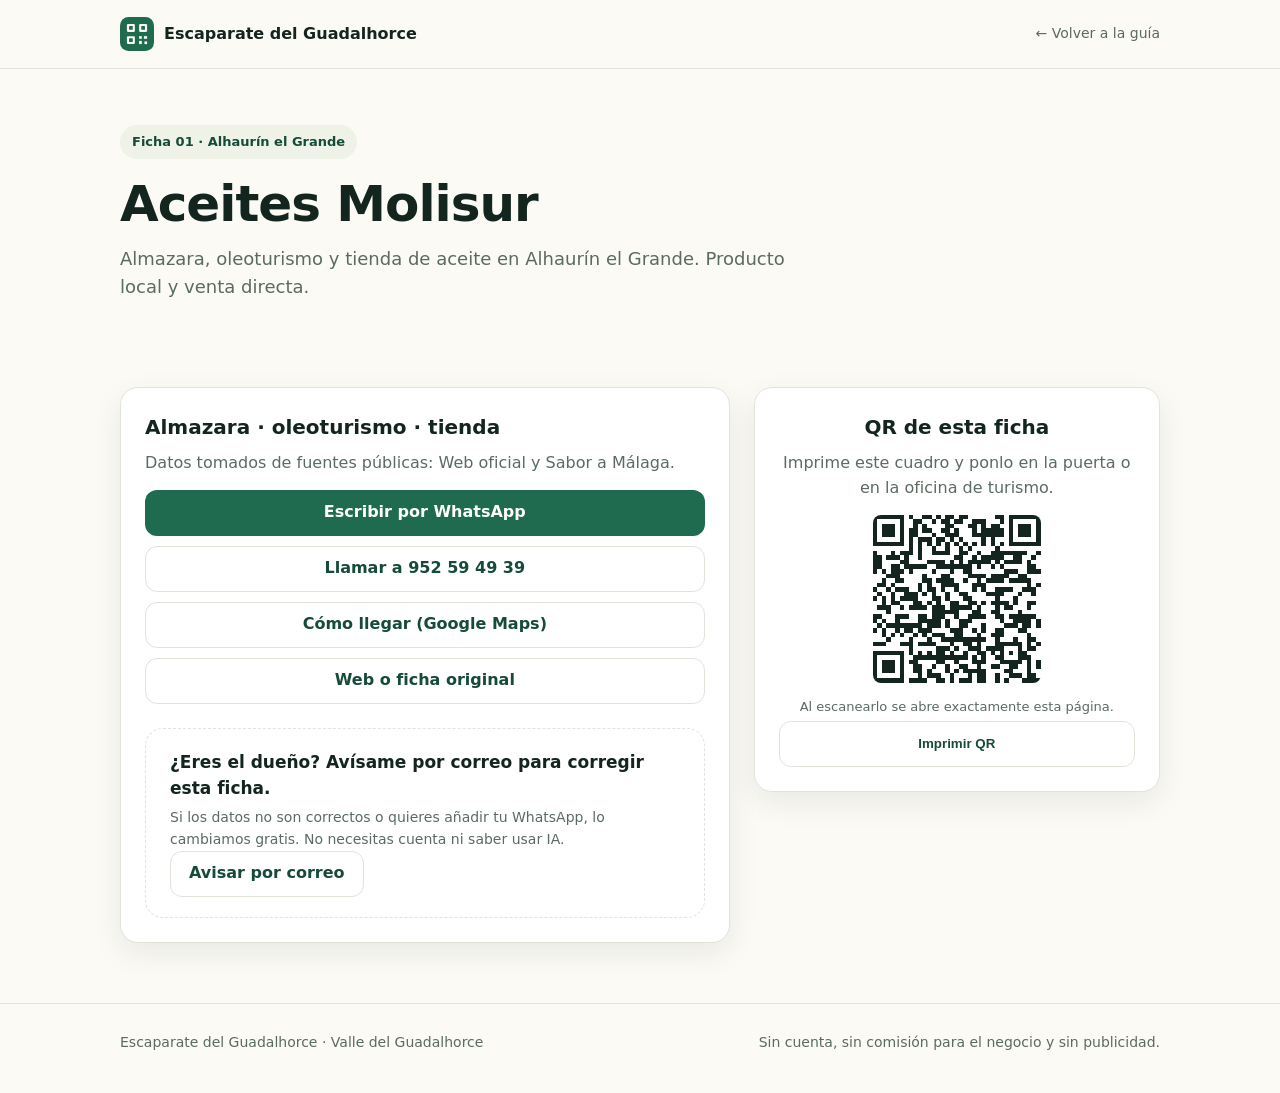
==== fichas/aceites-molisur.html @ 1d393084 "Publicar Escaparate del Guadalhorce (10 fichas + QR)" ====
<!doctype html>
<html lang="es">
<head>
<meta charset="utf-8">
<meta name="viewport" content="width=device-width, initial-scale=1">
<title>Aceites Molisur · Almazara · oleoturismo · tienda en Alhaurín el Grande</title>
<meta name="description" content="Almazara, oleoturismo y tienda de aceite en Alhaurín el Grande. Producto local y venta directa. Ficha gratuita en Escaparate del Guadalhorce.">
<link rel="canonical" href="https://storbaz.github.io/escaparate-guadalhorce/fichas/aceites-molisur.html">
<meta name="robots" content="index,follow,max-image-preview:large">
<meta name="theme-color" content="#1f6b4f">
<meta property="og:type" content="website">
<meta property="og:locale" content="es_ES">
<meta property="og:site_name" content="Escaparate del Guadalhorce">
<meta property="og:title" content="Aceites Molisur · Almazara · oleoturismo · tienda en Alhaurín el Grande">
<meta property="og:description" content="Almazara, oleoturismo y tienda de aceite en Alhaurín el Grande. Producto local y venta directa. Ficha gratuita en Escaparate del Guadalhorce.">
<meta property="og:url" content="https://storbaz.github.io/escaparate-guadalhorce/fichas/aceites-molisur.html">
<link rel="icon" href="../assets/icon.svg" type="image/svg+xml">
<link rel="stylesheet" href="../assets/style.css?v=1">
<script type="application/ld+json">{"@context":"https://schema.org","@type":"LocalBusiness","name":"Aceites Molisur","description":"Almazara, oleoturismo y tienda de aceite en Alhaurín el Grande. Producto local y venta directa.","telephone":"952 59 49 39","url":"https://aceitesmolisur.es/","address":{"@type":"PostalAddress","addressLocality":"Alhaurín el Grande","addressRegion":"Málaga","addressCountry":"ES"}}</script>
<script src="../assets/qrcode.min.js"></script>
<script src="../assets/app.js?v=1" defer></script>
</head>
<body>
<a class="skip" href="#contenido">Saltar al contenido</a>
<header class="site-header">
  <div class="wrap header-inner">
    <a class="brand" href="index.html" aria-label="Escaparate del Guadalhorce, inicio">
      <img src="../assets/icon.svg" alt="" width="34" height="34">
      <span>Escaparate del Guadalhorce</span>
    </a>
    <a class="back-link" href="index.html">← Volver a la guía</a>
  </div>
</header>
<main id="contenido" class="ficha">
<section class="hero ficha">
  <div class="wrap">
    <span class="eyebrow">Ficha 01 · Alhaurín el Grande</span>
    <h1>Aceites Molisur</h1>
    <p class="lede">Almazara, oleoturismo y tienda de aceite en Alhaurín el Grande. Producto local y venta directa.</p>
  </div>
</section>
<section class="wrap ficha-main">
  <div class="panel">
    <h2>Almazara · oleoturismo · tienda</h2>
    <p>Datos tomados de fuentes públicas: Web oficial y Sabor a Málaga.</p>
    <div class="actions">
      <a class="button button-primary button-block" href="https://wa.me/34952594939" target="_blank" rel="noopener">Escribir por WhatsApp</a>
      <a class="button button-ghost button-block" href="tel:952594939">Llamar a 952 59 49 39</a>
      <a class="button button-ghost button-block" href="https://www.google.com/maps/search/?api=1&amp;query=Aceites%20Molisur%20Alhaur%C3%ADn%20el%20Grande" target="_blank" rel="noopener">Cómo llegar (Google Maps)</a>
      <a class="button button-ghost button-block" href="https://aceitesmolisur.es/" target="_blank" rel="noopener">Web o ficha original</a>
      
    </div>
    
    <div class="owner">
      <h2>¿Eres el dueño? Avísame por correo para corregir esta ficha.</h2>
      <p>Si los datos no son correctos o quieres añadir tu WhatsApp, lo cambiamos gratis. No necesitas cuenta ni saber usar IA.</p>
      <a class="button button-ghost" href="mailto:donoforgetitagain@gmail.com?subject=Correcci%C3%B3n%20de%20ficha%3A%20Aceites%20Molisur">Avisar por correo</a>
    </div>
  </div>
  <aside class="panel qr-panel">
    <h2>QR de esta ficha</h2>
    <p>Imprime este cuadro y ponlo en la puerta o en la oficina de turismo.</p>
    <div class="qr-box" data-qr="fichas/aceites-molisur.html" aria-label="Código QR de Aceites Molisur"></div>
    <div class="qr-caption">Al escanearlo se abre exactamente esta página.</div>
    <div class="actions">
      <button class="button button-ghost button-block" type="button" data-print>Imprimir QR</button>
    </div>
  </aside>
</section>
</main>
<footer class="site-footer">
  <div class="wrap footer-inner">
    <span>Escaparate del Guadalhorce · Valle del Guadalhorce</span>
    <span>Sin cuenta, sin comisión para el negocio y sin publicidad.</span>
  </div>
</footer>
</body>
</html>
---- assets/style.css ----
:root {
  --ink: #14251f;
  --muted: #5b6b62;
  --paper: #fbfaf5;
  --card: #ffffff;
  --green: #1f6b4f;
  --green-dark: #154b38;
  --sand: #eef2e7;
  --line: #dfe5da;
  --warn: #9a6b00;
  --shadow: 0 10px 30px rgba(20, 37, 31, .08);
  --radius: 18px;
}

* { box-sizing: border-box; }

html { scroll-behavior: smooth; }

body {
  margin: 0;
  background: var(--paper);
  color: var(--ink);
  font: 16px/1.55 system-ui, -apple-system, "Segoe UI", Roboto, Helvetica, Arial, sans-serif;
  -webkit-font-smoothing: antialiased;
}

a { color: var(--green-dark); }

.wrap { width: min(1040px, calc(100% - 32px)); margin: 0 auto; }

.skip {
  position: absolute; left: -9999px;
  background: var(--ink); color: #fff; padding: 10px 14px; border-radius: 8px;
}
.skip:focus { left: 12px; top: 12px; z-index: 20; }

.site-header {
  background: rgba(251, 250, 245, .92);
  border-bottom: 1px solid var(--line);
  position: sticky; top: 0; z-index: 10;
  backdrop-filter: blur(10px);
}
.header-inner {
  min-height: 68px;
  display: flex; align-items: center; justify-content: space-between; gap: 16px;
}
.brand { display: inline-flex; align-items: center; gap: 10px; text-decoration: none; color: var(--ink); font-weight: 750; }
.brand img { width: 34px; height: 34px; }
.back-link { font-size: 14px; text-decoration: none; color: var(--muted); }
.back-link:hover { color: var(--green-dark); }

.hero { padding: 56px 0 28px; }
.hero h1 { font-size: clamp(30px, 5vw, 50px); line-height: 1.08; margin: 0 0 14px; letter-spacing: -.02em; }
.lede { font-size: 18px; color: var(--muted); max-width: 680px; margin: 0 0 26px; }
.eyebrow {
  display: inline-flex; align-items: center; gap: 8px;
  background: var(--sand); color: var(--green-dark);
  padding: 7px 12px; border-radius: 999px; font-size: 13px; font-weight: 650;
  margin-bottom: 18px;
}

.badges { display: flex; flex-wrap: wrap; gap: 8px; margin-bottom: 18px; }
.badge {
  background: #fff; border: 1px solid var(--line); border-radius: 999px;
  padding: 6px 12px; font-size: 13px; color: var(--muted);
}
.badge strong { color: var(--ink); }

.grid { display: grid; grid-template-columns: repeat(auto-fit, minmax(270px, 1fr)); gap: 18px; margin: 24px 0 48px; }

.card {
  background: var(--card); border: 1px solid var(--line); border-radius: var(--radius);
  padding: 22px; box-shadow: var(--shadow); display: flex; flex-direction: column; gap: 12px;
}
.card h2, .card h3 { margin: 0; font-size: 20px; line-height: 1.2; }
.card p { margin: 0; color: var(--muted); }
.card .num { color: var(--green); font-weight: 800; font-size: 13px; letter-spacing: .08em; }
.card .town { color: var(--muted); font-size: 14px; }

.actions { display: flex; flex-wrap: wrap; gap: 10px; margin-top: 4px; }
.button {
  display: inline-flex; align-items: center; justify-content: center; gap: 8px;
  min-height: 46px; padding: 0 18px; border-radius: 12px;
  font-weight: 700; text-decoration: none; border: 1px solid transparent;
}
.button-primary { background: var(--green); color: #fff; }
.button-primary:hover { background: var(--green-dark); }
.button-ghost { background: #fff; color: var(--green-dark); border-color: var(--line); }
.button-ghost:hover { border-color: var(--green); }
.button-block { width: 100%; }

.ficha { padding-bottom: 60px; }
.ficha-main { display: grid; grid-template-columns: minmax(0, 1.2fr) minmax(260px, .8fr); gap: 24px; align-items: start; }
@media (max-width: 760px) { .ficha-main { grid-template-columns: 1fr; } }

.panel {
  background: var(--card); border: 1px solid var(--line); border-radius: var(--radius);
  padding: 24px; box-shadow: var(--shadow);
}
.panel h2 { margin: 0 0 8px; font-size: 20px; }
.panel p { margin: 0 0 14px; color: var(--muted); }

.qr-panel { text-align: center; position: sticky; top: 92px; }
.qr-box { display: flex; justify-content: center; margin: 14px 0; }
.qr-box canvas, .qr-box img { border-radius: 8px; }
.qr-caption { font-size: 13px; color: var(--muted); }
.qr-note {
  background: var(--sand); color: var(--green-dark); border-radius: 10px;
  padding: 10px 12px; font-size: 13px; margin-top: 14px; text-align: left;
}

.owner {
  margin-top: 24px; border: 1px dashed var(--line); border-radius: var(--radius);
  padding: 20px 24px; background: rgba(255, 255, 255, .6);
}
.owner h2 { font-size: 17px; margin: 0 0 6px; }
.owner p { margin: 0; color: var(--muted); font-size: 14px; }

.pending {
  display: inline-block; margin-top: 10px; padding: 6px 10px;
  background: #fff6df; color: var(--warn); border-radius: 8px; font-size: 13px;
}

.site-footer { border-top: 1px solid var(--line); padding: 28px 0 40px; color: var(--muted); font-size: 14px; }
.footer-inner { display: flex; flex-wrap: wrap; justify-content: space-between; gap: 12px; }

@media print {
  .site-header, .hero, .owner, .site-footer, .actions { display: none !important; }
  body { background: #fff; }
  .wrap { width: 100%; }
  .panel { box-shadow: none; border: 1px solid #999; }
  .qr-panel { position: static; }
}
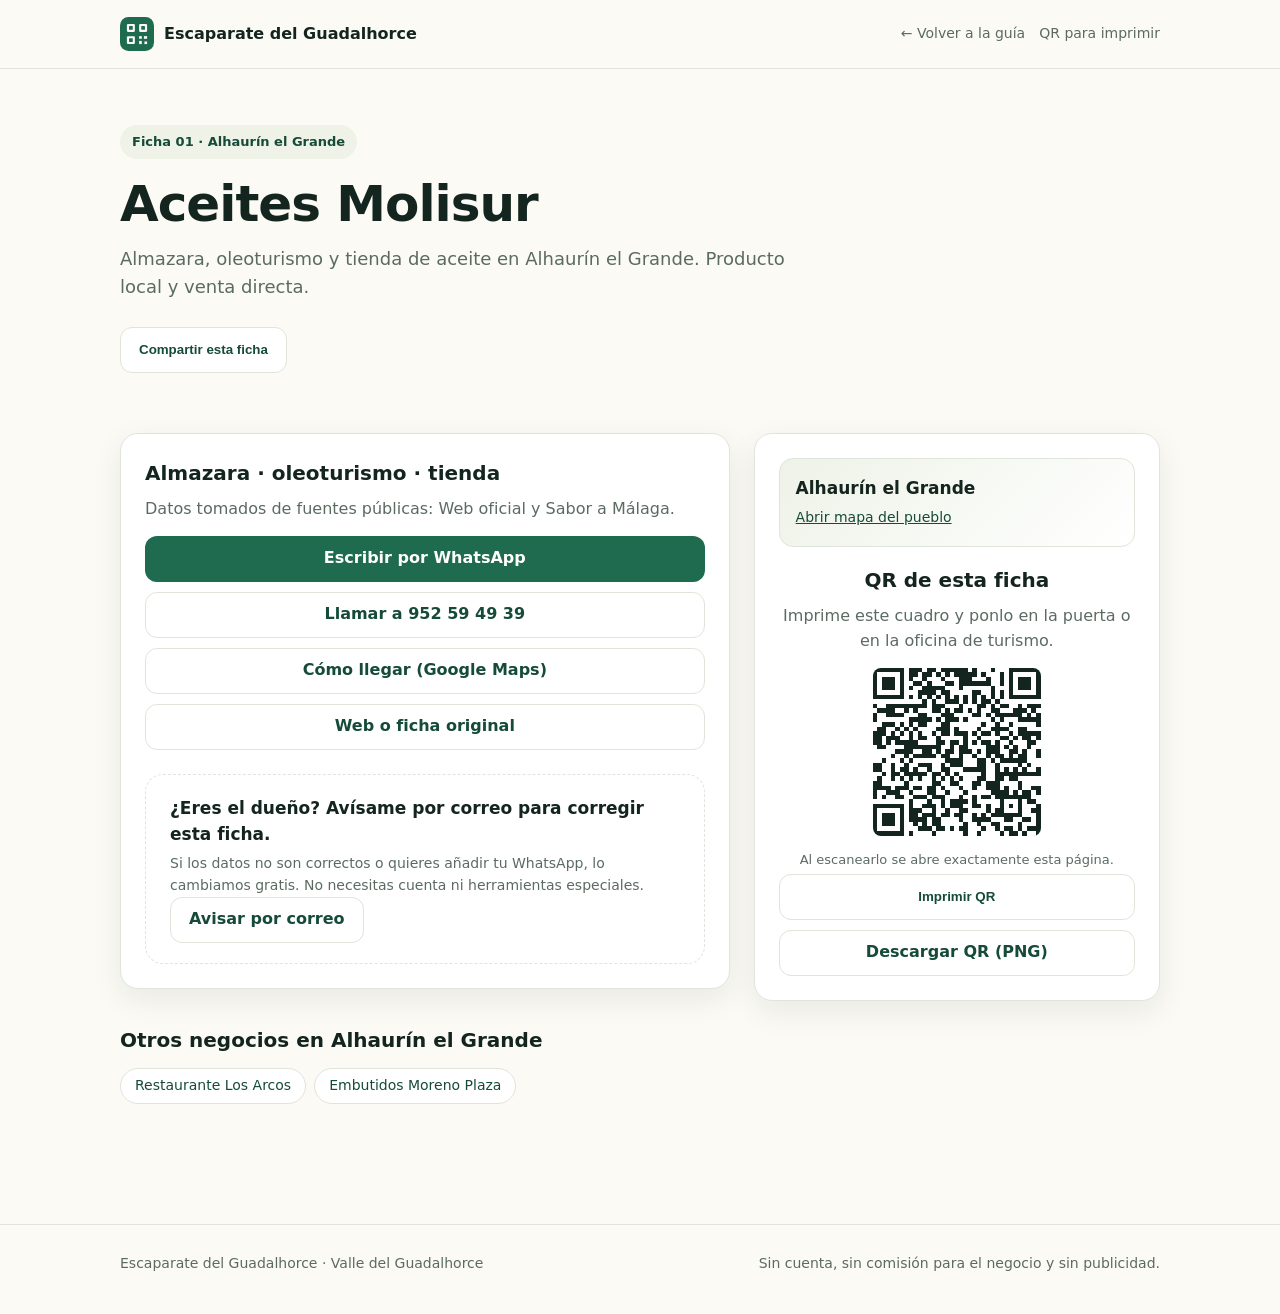
==== commit b36678f7: "Mejorar guía: filtros, QR descargables y metadatos" ====
--- a/fichas/aceites-molisur.html
+++ b/fichas/aceites-molisur.html
@@ -14,11 +14,16 @@
 <meta property="og:title" content="Aceites Molisur · Almazara · oleoturismo · tienda en Alhaurín el Grande">
 <meta property="og:description" content="Almazara, oleoturismo y tienda de aceite en Alhaurín el Grande. Producto local y venta directa. Ficha gratuita en Escaparate del Guadalhorce.">
 <meta property="og:url" content="https://storbaz.github.io/escaparate-guadalhorce/fichas/aceites-molisur.html">
+<meta property="og:image" content="https://storbaz.github.io/escaparate-guadalhorce/assets/og-image.svg">
+<meta name="twitter:card" content="summary_large_image">
+<meta name="twitter:title" content="Aceites Molisur · Almazara · oleoturismo · tienda en Alhaurín el Grande">
+<meta name="twitter:description" content="Almazara, oleoturismo y tienda de aceite en Alhaurín el Grande. Producto local y venta directa. Ficha gratuita en Escaparate del Guadalhorce.">
+<meta name="twitter:image" content="https://storbaz.github.io/escaparate-guadalhorce/assets/og-image.svg">
 <link rel="icon" href="../assets/icon.svg" type="image/svg+xml">
-<link rel="stylesheet" href="../assets/style.css?v=1">
+<link rel="stylesheet" href="../assets/style.css?v=2">
 <script type="application/ld+json">{"@context":"https://schema.org","@type":"LocalBusiness","name":"Aceites Molisur","description":"Almazara, oleoturismo y tienda de aceite en Alhaurín el Grande. Producto local y venta directa.","telephone":"952 59 49 39","url":"https://aceitesmolisur.es/","address":{"@type":"PostalAddress","addressLocality":"Alhaurín el Grande","addressRegion":"Málaga","addressCountry":"ES"}}</script>
 <script src="../assets/qrcode.min.js"></script>
-<script src="../assets/app.js?v=1" defer></script>
+<script src="../assets/app.js?v=2" defer></script>
 </head>
 <body>
 <a class="skip" href="#contenido">Saltar al contenido</a>
@@ -28,7 +33,10 @@
       <img src="../assets/icon.svg" alt="" width="34" height="34">
       <span>Escaparate del Guadalhorce</span>
     </a>
-    <a class="back-link" href="index.html">← Volver a la guía</a>
+    <nav class="header-nav">
+      <a class="back-link" href="index.html">← Volver a la guía</a>
+      <a class="back-link" href="../qrs.html">QR para imprimir</a>
+    </nav>
   </div>
 </header>
 <main id="contenido" class="ficha">
@@ -37,6 +45,9 @@
     <span class="eyebrow">Ficha 01 · Alhaurín el Grande</span>
     <h1>Aceites Molisur</h1>
     <p class="lede">Almazara, oleoturismo y tienda de aceite en Alhaurín el Grande. Producto local y venta directa.</p>
+    <div class="actions">
+      <button class="button button-ghost" type="button" data-share>Compartir esta ficha</button>
+    </div>
   </div>
 </section>
 <section class="wrap ficha-main">
@@ -53,19 +64,28 @@
     
     <div class="owner">
       <h2>¿Eres el dueño? Avísame por correo para corregir esta ficha.</h2>
-      <p>Si los datos no son correctos o quieres añadir tu WhatsApp, lo cambiamos gratis. No necesitas cuenta ni saber usar IA.</p>
+      <p>Si los datos no son correctos o quieres añadir tu WhatsApp, lo cambiamos gratis. No necesitas cuenta ni herramientas especiales.</p>
       <a class="button button-ghost" href="mailto:donoforgetitagain@gmail.com?subject=Correcci%C3%B3n%20de%20ficha%3A%20Aceites%20Molisur">Avisar por correo</a>
     </div>
   </div>
   <aside class="panel qr-panel">
+    <div class="map-card">
+      <span class="map-name">Alhaurín el Grande</span>
+      <a href="https://www.google.com/maps/search/?api=1&amp;query=Aceites%20Molisur%20Alhaur%C3%ADn%20el%20Grande" target="_blank" rel="noopener">Abrir mapa del pueblo</a>
+    </div>
     <h2>QR de esta ficha</h2>
     <p>Imprime este cuadro y ponlo en la puerta o en la oficina de turismo.</p>
-    <div class="qr-box" data-qr="fichas/aceites-molisur.html" aria-label="Código QR de Aceites Molisur"></div>
+    <div class="qr-box" data-qr="https://storbaz.github.io/escaparate-guadalhorce/fichas/aceites-molisur.html" data-qr-name="aceites-molisur" aria-label="Código QR de Aceites Molisur"></div>
     <div class="qr-caption">Al escanearlo se abre exactamente esta página.</div>
     <div class="actions">
       <button class="button button-ghost button-block" type="button" data-print>Imprimir QR</button>
+      <a class="button button-ghost button-block" data-download-link href="#" download="aceites-molisur.png">Descargar QR (PNG)</a>
     </div>
   </aside>
+</section>
+<section class="wrap related">
+  <h2>Otros negocios en Alhaurín el Grande</h2>
+  <div class="chips"><a class="chip" href="fichas/restaurante-los-arcos.html">Restaurante Los Arcos</a><a class="chip" href="fichas/embutidos-moreno-plaza.html">Embutidos Moreno Plaza</a></div>
 </section>
 </main>
 <footer class="site-footer">
--- a/assets/style.css
+++ b/assets/style.css
@@ -121,13 +121,57 @@
   background: #fff6df; color: var(--warn); border-radius: 8px; font-size: 13px;
 }
 
+[hidden] { display: none !important; }
+
+.header-nav { display: flex; flex-wrap: wrap; gap: 14px; }
+
+.filters {
+  background: var(--card); border: 1px solid var(--line); border-radius: var(--radius);
+  padding: 18px 22px; margin-bottom: 6px; box-shadow: var(--shadow);
+}
+.filter-row { display: flex; flex-wrap: wrap; align-items: center; gap: 8px; }
+.filter-row + .filter-row { margin-top: 12px; }
+.filter-label { min-width: 66px; font-size: 13px; font-weight: 700; color: var(--muted); text-transform: uppercase; letter-spacing: .06em; }
+
+.chip {
+  display: inline-flex; align-items: center; min-height: 36px; padding: 0 14px;
+  border: 1px solid var(--line); border-radius: 999px; background: #fff;
+  color: var(--green-dark); font: inherit; font-size: 14px; text-decoration: none; cursor: pointer;
+}
+.chip:hover { border-color: var(--green); }
+.chip.is-active { background: var(--green); border-color: var(--green); color: #fff; font-weight: 700; }
+
+.map-card {
+  background: linear-gradient(135deg, var(--sand), #fff);
+  border: 1px solid var(--line); border-radius: 14px; padding: 16px;
+  margin-bottom: 18px; text-align: left;
+}
+.map-name { display: block; font-weight: 750; font-size: 17px; margin-bottom: 4px; }
+.map-card a { font-size: 14px; }
+
+.related { margin: 24px auto 60px; }
+.related h2 { font-size: 20px; margin: 0 0 12px; }
+.related .chips { display: flex; flex-wrap: wrap; gap: 8px; }
+
+.qr-grid { display: grid; grid-template-columns: repeat(auto-fit, minmax(230px, 1fr)); gap: 18px; margin: 10px 0 60px; }
+.qr-card {
+  background: var(--card); border: 1px solid var(--line); border-radius: var(--radius);
+  padding: 20px; box-shadow: var(--shadow); text-align: center;
+}
+.qr-card h2 { font-size: 18px; margin: 0 0 4px; }
+.qr-card .town { color: var(--muted); font-size: 13px; margin-bottom: 10px; }
+.qr-card .qr-caption { font-size: 11px; word-break: break-all; margin-top: 10px; }
+
 .site-footer { border-top: 1px solid var(--line); padding: 28px 0 40px; color: var(--muted); font-size: 14px; }
 .footer-inner { display: flex; flex-wrap: wrap; justify-content: space-between; gap: 12px; }
 
 @media print {
-  .site-header, .hero, .owner, .site-footer, .actions { display: none !important; }
+  .site-header, .hero, .owner, .site-footer, .actions, .filters, .related { display: none !important; }
   body { background: #fff; }
   .wrap { width: 100%; }
   .panel { box-shadow: none; border: 1px solid #999; }
   .qr-panel { position: static; }
+  .qr-grid { grid-template-columns: repeat(2, 1fr); gap: 14px; }
+  .qr-card { box-shadow: none; break-inside: avoid; page-break-inside: avoid; }
+  .qr-card .button { display: none !important; }
 }
